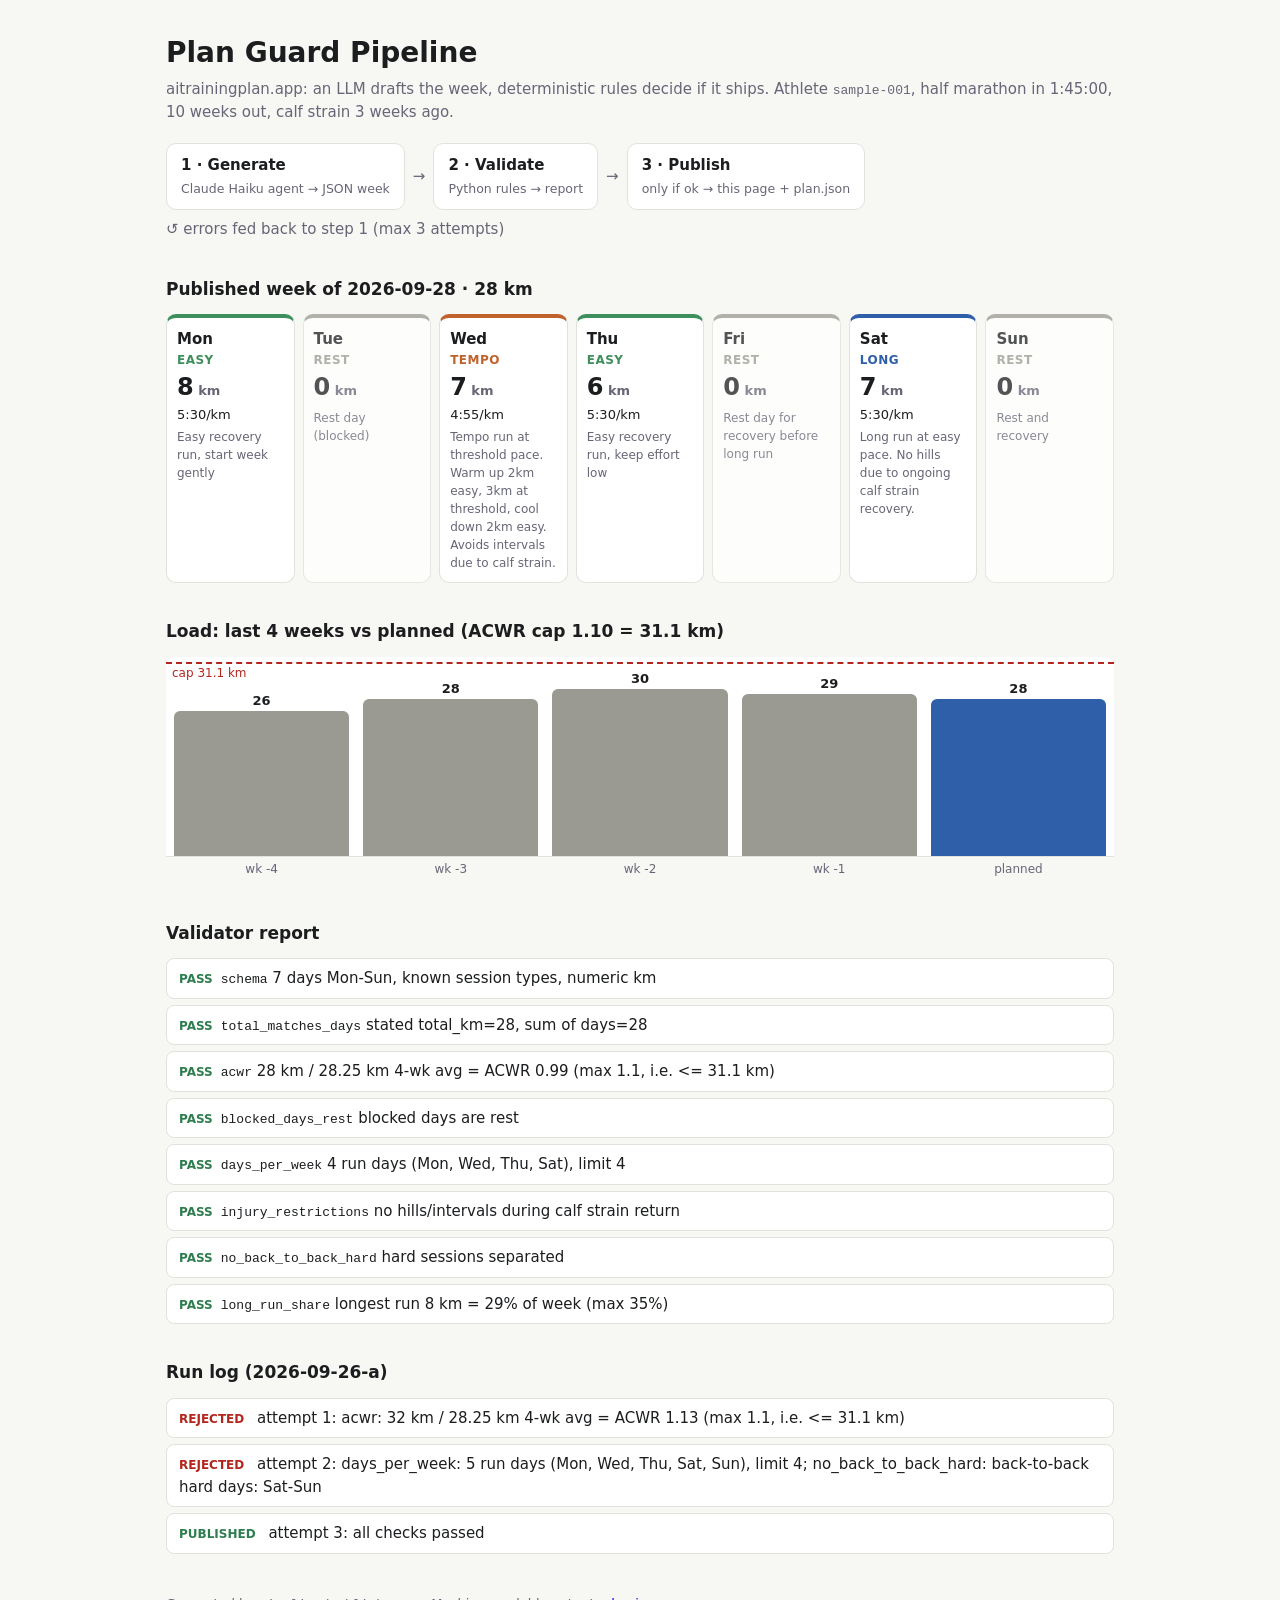
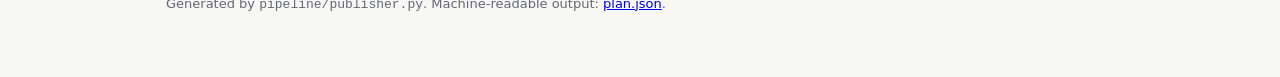
==== docs/index.html @ 1bc52e2a "Run 2026-09-26-a: 3 attempts, attempt 2 regressed, passed on last try" ====
<!doctype html>
<html lang="en"><head><meta charset="utf-8">
<meta name="viewport" content="width=device-width,initial-scale=1">
<title>Plan Guard Pipeline</title>
<style>
:root{--bg:#f7f7f4;--card:#fff;--ink:#1b1d1f;--mute:#667;--line:#e2e2dc;
--easy:#3f8f5c;--quality:#c0622b;--long:#2f5fa8;--rest:#9a9a92;--ok:#2e7d4f;--bad:#b3261e}
@media (prefers-color-scheme:dark){:root{--bg:#141517;--card:#1d1f22;--ink:#ececea;--mute:#9a9ca0;--line:#2e3034}}
*{box-sizing:border-box}body{margin:0;background:var(--bg);color:var(--ink);font:15px/1.5 system-ui,sans-serif}
main{max-width:980px;margin:0 auto;padding:32px 16px 64px}
h1{margin:0 0 4px;font-size:28px}h2{font-size:17px;margin:36px 0 12px}
.sub{color:var(--mute)}
.flow{display:flex;gap:8px;align-items:center;flex-wrap:wrap;margin-top:20px}
.step{background:var(--card);border:1px solid var(--line);border-radius:10px;padding:10px 14px}
.step b{display:block}.step small{color:var(--mute)}.arrow{color:var(--mute)}
.week{display:grid;grid-template-columns:repeat(7,1fr);gap:8px}
@media (max-width:760px){.week{grid-template-columns:repeat(2,1fr)}}
.day{background:var(--card);border:1px solid var(--line);border-top:4px solid var(--c);border-radius:10px;padding:10px}
.day.easy{--c:var(--easy)}.day.quality{--c:var(--quality)}.day.long{--c:var(--long)}.day.rest{--c:var(--rest);opacity:.75}
.dn{font-weight:700}.ty{color:var(--c);text-transform:uppercase;font-size:12px;font-weight:700;letter-spacing:.04em}
.km{font-size:24px;font-weight:700}.km span{font-size:13px;color:var(--mute)}
.pc{font-size:13px}.nt{font-size:12px;color:var(--mute);margin-top:4px}
.chart{position:relative;height:200px;display:flex;align-items:flex-end;gap:14px;padding:0 8px;
border-bottom:1px solid var(--line);background:var(--card);border-radius:10px 10px 0 0}
.bar{flex:1;background:var(--rest);border-radius:6px 6px 0 0;position:relative}.bar.plan{background:var(--long)}
.bar b{position:absolute;top:-20px;width:100%;text-align:center;font-size:13px}
.bar i{position:absolute;bottom:-22px;width:100%;text-align:center;font-size:12px;color:var(--mute);font-style:normal}
.cap{position:absolute;left:0;right:0;border-top:2px dashed var(--bad);font-size:12px;color:var(--bad);padding-left:6px}
ul.list{list-style:none;padding:0;margin:0;display:grid;gap:6px}
ul.list li{background:var(--card);border:1px solid var(--line);border-radius:8px;padding:8px 12px}
ul.list li span{font-weight:700;font-size:12px;margin-right:8px}
li.pass span,li.published span{color:var(--ok)}li.fail span,li.blocked span,li.rejected span{color:var(--bad)}
code{font-size:13px}footer{margin-top:40px;color:var(--mute);font-size:13px}
</style></head><body><main>
<h1>Plan Guard Pipeline</h1>
<div class="sub">aitrainingplan.app: an LLM drafts the week, deterministic rules decide if it ships.
Athlete <code>sample-001</code>, half marathon in 1:45:00,
10 weeks out, calf strain 3 weeks ago.</div>
<div class="flow">
<div class="step"><b>1 · Generate</b><small>Claude Haiku agent → JSON week</small></div><span class="arrow">→</span>
<div class="step"><b>2 · Validate</b><small>Python rules → report</small></div><span class="arrow">→</span>
<div class="step"><b>3 · Publish</b><small>only if ok → this page + plan.json</small></div>
<span class="arrow">↺ errors fed back to step 1 (max 3 attempts)</span>
</div>

<h2>Published week of 2026-09-28 · 28 km</h2>
<div class="week"><div class="day easy"><div class="dn">Mon</div><div class="ty">easy</div><div class="km">8<span> km</span></div><div class="pc">5:30/km</div><div class="nt">Easy recovery run, start week gently</div></div><div class="day rest"><div class="dn">Tue</div><div class="ty">rest</div><div class="km">0<span> km</span></div><div class="pc"></div><div class="nt">Rest day (blocked)</div></div><div class="day quality"><div class="dn">Wed</div><div class="ty">tempo</div><div class="km">7<span> km</span></div><div class="pc">4:55/km</div><div class="nt">Tempo run at threshold pace. Warm up 2km easy, 3km at threshold, cool down 2km easy. Avoids intervals due to calf strain.</div></div><div class="day easy"><div class="dn">Thu</div><div class="ty">easy</div><div class="km">6<span> km</span></div><div class="pc">5:30/km</div><div class="nt">Easy recovery run, keep effort low</div></div><div class="day rest"><div class="dn">Fri</div><div class="ty">rest</div><div class="km">0<span> km</span></div><div class="pc"></div><div class="nt">Rest day for recovery before long run</div></div><div class="day long"><div class="dn">Sat</div><div class="ty">long</div><div class="km">7<span> km</span></div><div class="pc">5:30/km</div><div class="nt">Long run at easy pace. No hills due to ongoing calf strain recovery.</div></div><div class="day rest"><div class="dn">Sun</div><div class="ty">rest</div><div class="km">0<span> km</span></div><div class="pc"></div><div class="nt">Rest and recovery</div></div></div>

<h2>Load: last 4 weeks vs planned (ACWR cap 1.10 = 31.1 km)</h2>
<div class="chart"><div class="bar" style="height:72.8%"><b>26</b><i>wk -4</i></div><div class="bar" style="height:78.4%"><b>28</b><i>wk -3</i></div><div class="bar" style="height:83.9%"><b>30</b><i>wk -2</i></div><div class="bar" style="height:81.2%"><b>29</b><i>wk -1</i></div><div class="bar plan" style="height:78.4%"><b>28</b><i>planned</i></div><div class="cap" style="bottom:87.0%">cap 31.1 km</div></div>
<div style="height:28px"></div>

<h2>Validator report</h2>
<ul class="list"><li class="pass"><span>PASS</span><code>schema</code> 7 days Mon-Sun, known session types, numeric km</li><li class="pass"><span>PASS</span><code>total_matches_days</code> stated total_km=28, sum of days=28</li><li class="pass"><span>PASS</span><code>acwr</code> 28 km / 28.25 km 4-wk avg = ACWR 0.99 (max 1.1, i.e. &lt;= 31.1 km)</li><li class="pass"><span>PASS</span><code>blocked_days_rest</code> blocked days are rest</li><li class="pass"><span>PASS</span><code>days_per_week</code> 4 run days (Mon, Wed, Thu, Sat), limit 4</li><li class="pass"><span>PASS</span><code>injury_restrictions</code> no hills/intervals during calf strain return</li><li class="pass"><span>PASS</span><code>no_back_to_back_hard</code> hard sessions separated</li><li class="pass"><span>PASS</span><code>long_run_share</code> longest run 8 km = 29% of week (max 35%)</li></ul>

<h2>Run log (2026-09-26-a)</h2>
<ul class="list"><li class="rejected"><span>REJECTED</span> attempt 1: acwr: 32 km / 28.25 km 4-wk avg = ACWR 1.13 (max 1.1, i.e. &lt;= 31.1 km)</li><li class="rejected"><span>REJECTED</span> attempt 2: days_per_week: 5 run days (Mon, Wed, Thu, Sat, Sun), limit 4; no_back_to_back_hard: back-to-back hard days: Sat-Sun</li><li class="published"><span>PUBLISHED</span> attempt 3: all checks passed</li></ul>

<footer>Generated by <code>pipeline/publisher.py</code>. Machine-readable output: <a href="plan.json">plan.json</a>.</footer>
</main></body></html>
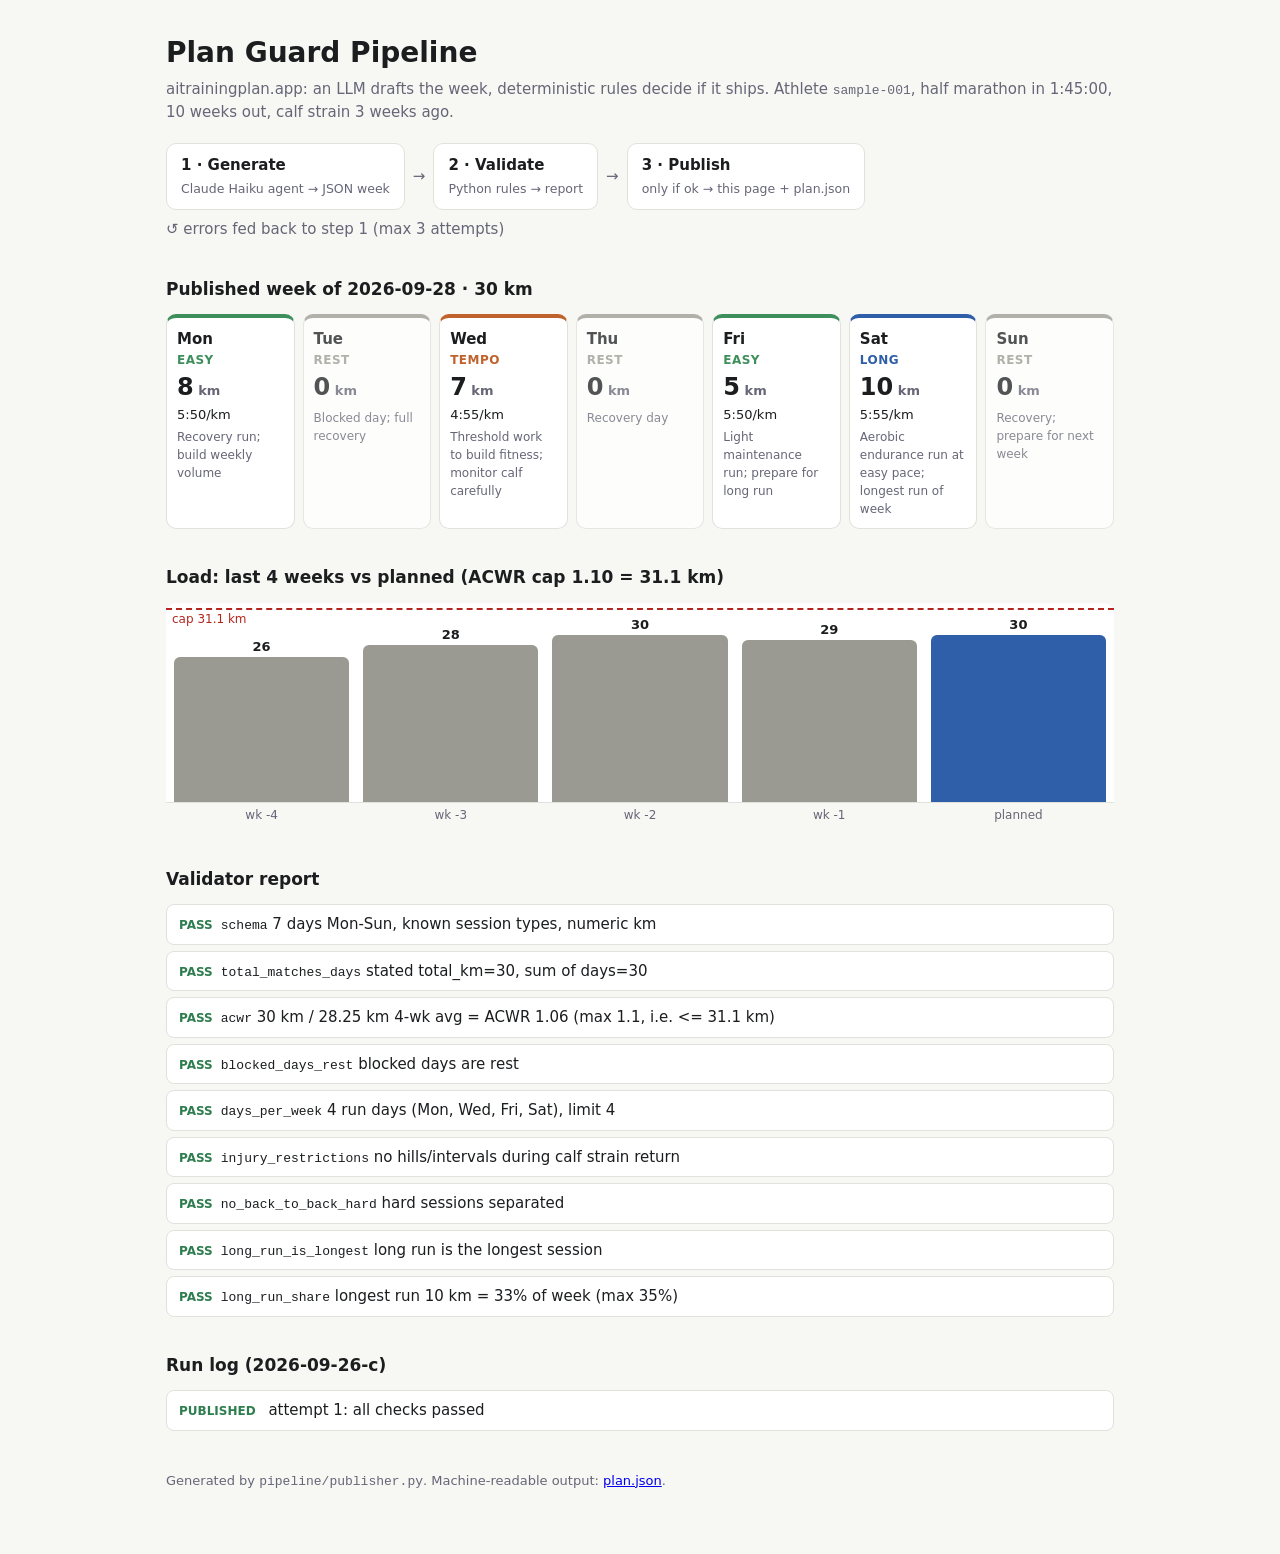
==== commit f461a757: "Runs 2026-09-26-b and -c after fix (both pass first attempt); README" ====
--- a/docs/index.html
+++ b/docs/index.html
@@ -43,18 +43,18 @@
 <span class="arrow">↺ errors fed back to step 1 (max 3 attempts)</span>
 </div>
 
-<h2>Published week of 2026-09-28 · 28 km</h2>
-<div class="week"><div class="day easy"><div class="dn">Mon</div><div class="ty">easy</div><div class="km">8<span> km</span></div><div class="pc">5:30/km</div><div class="nt">Easy recovery run, start week gently</div></div><div class="day rest"><div class="dn">Tue</div><div class="ty">rest</div><div class="km">0<span> km</span></div><div class="pc"></div><div class="nt">Rest day (blocked)</div></div><div class="day quality"><div class="dn">Wed</div><div class="ty">tempo</div><div class="km">7<span> km</span></div><div class="pc">4:55/km</div><div class="nt">Tempo run at threshold pace. Warm up 2km easy, 3km at threshold, cool down 2km easy. Avoids intervals due to calf strain.</div></div><div class="day easy"><div class="dn">Thu</div><div class="ty">easy</div><div class="km">6<span> km</span></div><div class="pc">5:30/km</div><div class="nt">Easy recovery run, keep effort low</div></div><div class="day rest"><div class="dn">Fri</div><div class="ty">rest</div><div class="km">0<span> km</span></div><div class="pc"></div><div class="nt">Rest day for recovery before long run</div></div><div class="day long"><div class="dn">Sat</div><div class="ty">long</div><div class="km">7<span> km</span></div><div class="pc">5:30/km</div><div class="nt">Long run at easy pace. No hills due to ongoing calf strain recovery.</div></div><div class="day rest"><div class="dn">Sun</div><div class="ty">rest</div><div class="km">0<span> km</span></div><div class="pc"></div><div class="nt">Rest and recovery</div></div></div>
+<h2>Published week of 2026-09-28 · 30 km</h2>
+<div class="week"><div class="day easy"><div class="dn">Mon</div><div class="ty">easy</div><div class="km">8<span> km</span></div><div class="pc">5:50/km</div><div class="nt">Recovery run; build weekly volume</div></div><div class="day rest"><div class="dn">Tue</div><div class="ty">rest</div><div class="km">0<span> km</span></div><div class="pc"></div><div class="nt">Blocked day; full recovery</div></div><div class="day quality"><div class="dn">Wed</div><div class="ty">tempo</div><div class="km">7<span> km</span></div><div class="pc">4:55/km</div><div class="nt">Threshold work to build fitness; monitor calf carefully</div></div><div class="day rest"><div class="dn">Thu</div><div class="ty">rest</div><div class="km">0<span> km</span></div><div class="pc"></div><div class="nt">Recovery day</div></div><div class="day easy"><div class="dn">Fri</div><div class="ty">easy</div><div class="km">5<span> km</span></div><div class="pc">5:50/km</div><div class="nt">Light maintenance run; prepare for long run</div></div><div class="day long"><div class="dn">Sat</div><div class="ty">long</div><div class="km">10<span> km</span></div><div class="pc">5:55/km</div><div class="nt">Aerobic endurance run at easy pace; longest run of week</div></div><div class="day rest"><div class="dn">Sun</div><div class="ty">rest</div><div class="km">0<span> km</span></div><div class="pc"></div><div class="nt">Recovery; prepare for next week</div></div></div>
 
 <h2>Load: last 4 weeks vs planned (ACWR cap 1.10 = 31.1 km)</h2>
-<div class="chart"><div class="bar" style="height:72.8%"><b>26</b><i>wk -4</i></div><div class="bar" style="height:78.4%"><b>28</b><i>wk -3</i></div><div class="bar" style="height:83.9%"><b>30</b><i>wk -2</i></div><div class="bar" style="height:81.2%"><b>29</b><i>wk -1</i></div><div class="bar plan" style="height:78.4%"><b>28</b><i>planned</i></div><div class="cap" style="bottom:87.0%">cap 31.1 km</div></div>
+<div class="chart"><div class="bar" style="height:72.8%"><b>26</b><i>wk -4</i></div><div class="bar" style="height:78.4%"><b>28</b><i>wk -3</i></div><div class="bar" style="height:83.9%"><b>30</b><i>wk -2</i></div><div class="bar" style="height:81.2%"><b>29</b><i>wk -1</i></div><div class="bar plan" style="height:83.9%"><b>30</b><i>planned</i></div><div class="cap" style="bottom:87.0%">cap 31.1 km</div></div>
 <div style="height:28px"></div>
 
 <h2>Validator report</h2>
-<ul class="list"><li class="pass"><span>PASS</span><code>schema</code> 7 days Mon-Sun, known session types, numeric km</li><li class="pass"><span>PASS</span><code>total_matches_days</code> stated total_km=28, sum of days=28</li><li class="pass"><span>PASS</span><code>acwr</code> 28 km / 28.25 km 4-wk avg = ACWR 0.99 (max 1.1, i.e. &lt;= 31.1 km)</li><li class="pass"><span>PASS</span><code>blocked_days_rest</code> blocked days are rest</li><li class="pass"><span>PASS</span><code>days_per_week</code> 4 run days (Mon, Wed, Thu, Sat), limit 4</li><li class="pass"><span>PASS</span><code>injury_restrictions</code> no hills/intervals during calf strain return</li><li class="pass"><span>PASS</span><code>no_back_to_back_hard</code> hard sessions separated</li><li class="pass"><span>PASS</span><code>long_run_share</code> longest run 8 km = 29% of week (max 35%)</li></ul>
+<ul class="list"><li class="pass"><span>PASS</span><code>schema</code> 7 days Mon-Sun, known session types, numeric km</li><li class="pass"><span>PASS</span><code>total_matches_days</code> stated total_km=30, sum of days=30</li><li class="pass"><span>PASS</span><code>acwr</code> 30 km / 28.25 km 4-wk avg = ACWR 1.06 (max 1.1, i.e. &lt;= 31.1 km)</li><li class="pass"><span>PASS</span><code>blocked_days_rest</code> blocked days are rest</li><li class="pass"><span>PASS</span><code>days_per_week</code> 4 run days (Mon, Wed, Fri, Sat), limit 4</li><li class="pass"><span>PASS</span><code>injury_restrictions</code> no hills/intervals during calf strain return</li><li class="pass"><span>PASS</span><code>no_back_to_back_hard</code> hard sessions separated</li><li class="pass"><span>PASS</span><code>long_run_is_longest</code> long run is the longest session</li><li class="pass"><span>PASS</span><code>long_run_share</code> longest run 10 km = 33% of week (max 35%)</li></ul>
 
-<h2>Run log (2026-09-26-a)</h2>
-<ul class="list"><li class="rejected"><span>REJECTED</span> attempt 1: acwr: 32 km / 28.25 km 4-wk avg = ACWR 1.13 (max 1.1, i.e. &lt;= 31.1 km)</li><li class="rejected"><span>REJECTED</span> attempt 2: days_per_week: 5 run days (Mon, Wed, Thu, Sat, Sun), limit 4; no_back_to_back_hard: back-to-back hard days: Sat-Sun</li><li class="published"><span>PUBLISHED</span> attempt 3: all checks passed</li></ul>
+<h2>Run log (2026-09-26-c)</h2>
+<ul class="list"><li class="published"><span>PUBLISHED</span> attempt 1: all checks passed</li></ul>
 
 <footer>Generated by <code>pipeline/publisher.py</code>. Machine-readable output: <a href="plan.json">plan.json</a>.</footer>
 </main></body></html>
